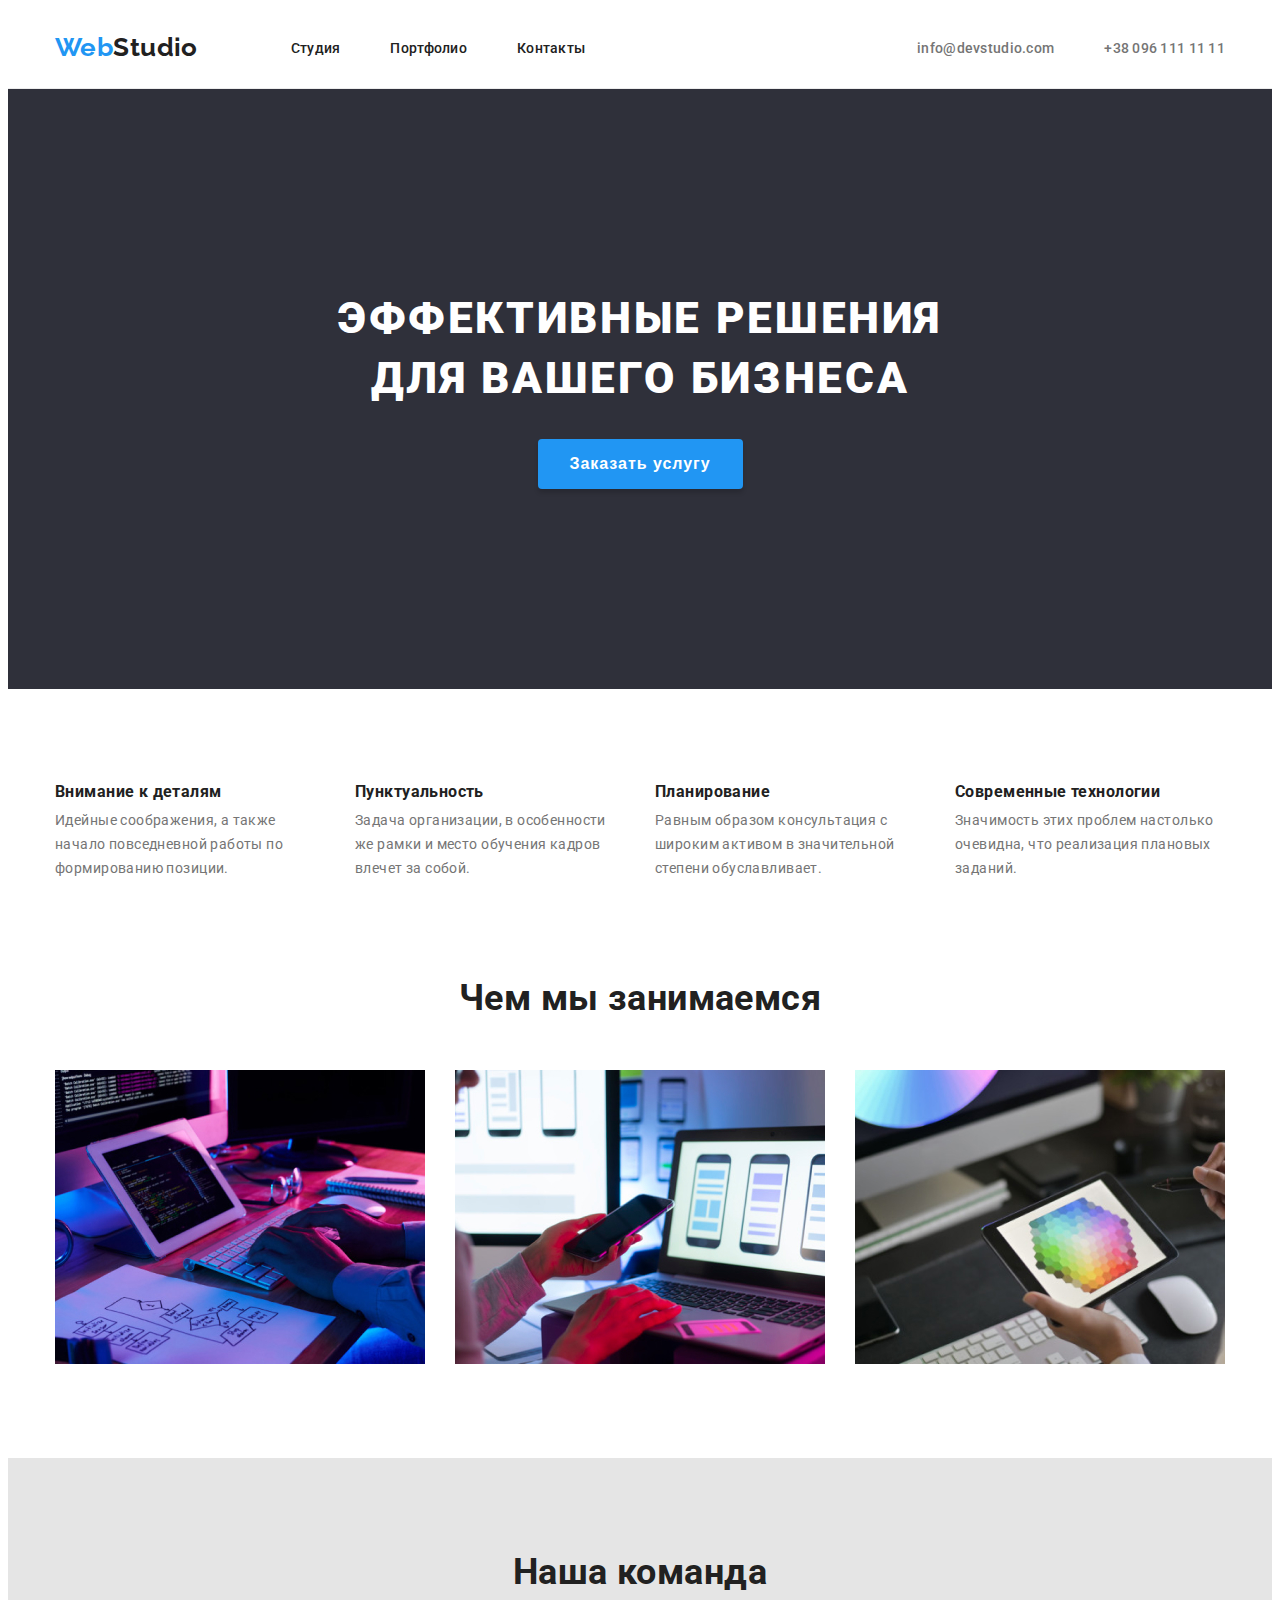
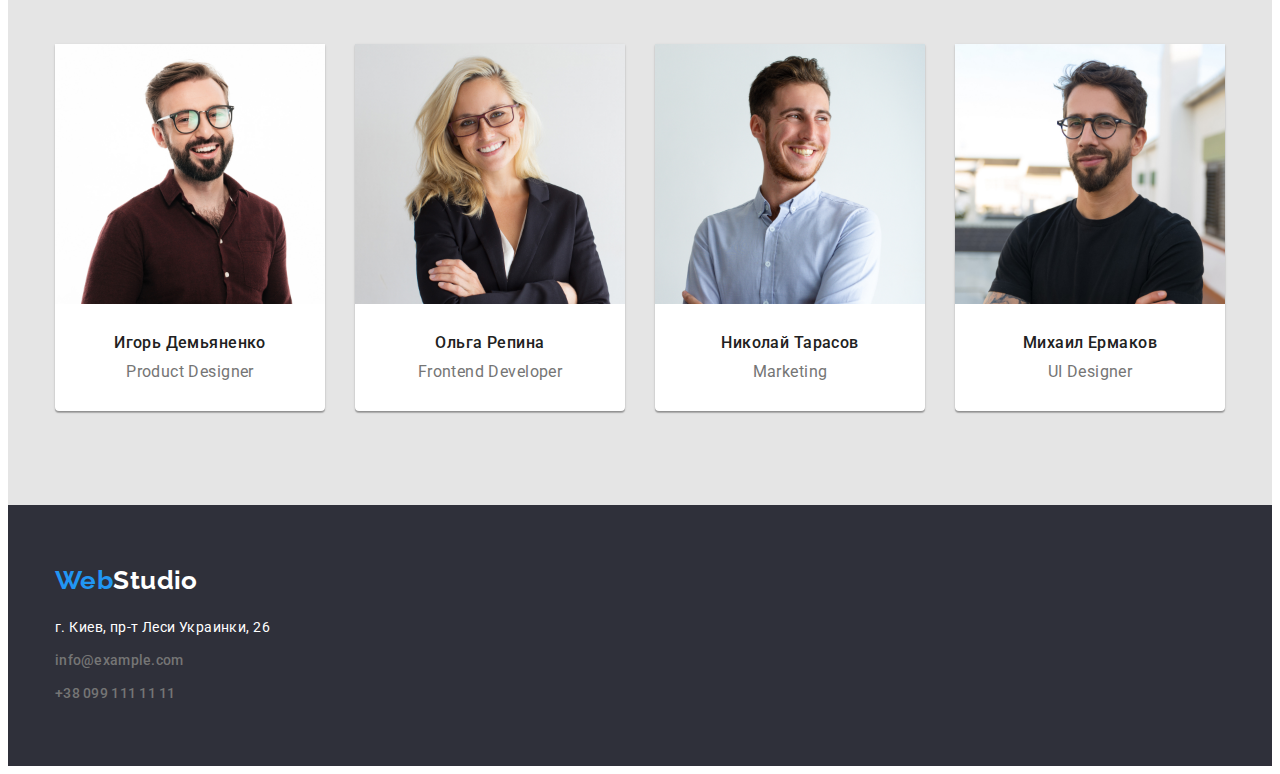
==== index.html @ 8f743924 "Initial commit" ====
<!DOCTYPE html>
<html lang="ru">
<head>
    <meta charset="UTF-8">
    <meta http-equiv="X-UA-Compatible" content="IE=edge">
    <meta name="viewport" content="width=device-width, initial-scale=1.0">
    <title>Document</title>
    <link rel="preconnect" href="./https://fonts.googleapis.com">
<link rel="preconnect" href="https://fonts.gstatic.com" crossorigin>
<link href="https://fonts.googleapis.com/css2?family=Raleway:wght@700&family=Roboto:wght@400;500;700;900&display=swap" rel="stylesheet">
<link rel="stylesheet" href="https://cdnjs.cloudflare.com/ajax/libs/modern-normalize/1.1.0/modern-normalize.min.css"
    integrity="sha512-wpPYUAdjBVSE4KJnH1VR1HeZfpl1ub8YT/NKx4PuQ5NmX2tKuGu6U/JRp5y+Y8XG2tV+wKQpNHVUX03MfMFn9Q=="
    crossorigin="anonymous" referrerpolicy="no-referrer" />
<link rel="stylesheet" href="./style/style.css">
</head>
<body>
   
    <!-- Хедер -->
    <header class="header">
     <div class="container container-header">
        
        <nav class="nav">
          
         <a  class="logo logo-first" href="">
           <span class="web">Web</span>Studio
          </a>

         <ul class="nav-list">
            <li class="nav-item"><a class="link" href="./index.html">Студия</a></li>
            <li class="nav-item"><a class="link" href="./portfolio.html">Портфолио</a></li>
            <li class="nav-item"><a class="link" href="">Контакты</a></li>
          
         </ul>
       </nav>
          <ul class="site-connection">
            <li class="nav-item"><a class="con link" href="mailto:info@devstudio.com">info@devstudio.com</a></li>
            <li class="nav-item"><a class="con link" href="tel:+380961111111">+38 096 111 11 11</a></li>
          </ul>
      
    </div>
    </header>

    
     <main class="main">
<!-- Мейн секция -->  
        
        <section class="main-section">
     <div class="container">
            <h1 class="main-title">Эффективные решения для вашего бизнеса</h1>
            <button class="main-button" type="button">Заказать услугу</button>
         </div>

        </section>
        
<!-- секция примущества -->
        <section class="section adva-section">
            <div class="container">
            <h2 hidden>Наши преимущества</h2>
            <ul class="adva-list">
               

                <li class="adva-item"> 
                    <h3 class="adva-title">Внимание к деталям</h3>
                    <p class="adva-text">Идейные соображения, а также начало повседневной работы по формированию позиции.</p>

                </li>
                <li class="adva-item"> 
                    <h3 class="adva-title">Пунктуальность</h3>
                    <p class="adva-text">Задача организации, в особенности же рамки и место обучения кадров влечет за собой.</p>

                </li>
                <li class="adva-item">
                    <h3 class="adva-title">Планирование</h3>
                    <p class="adva-text">Равным образом консультация с широким активом в значительной степени обуславливает.</p>
                </li>
                <li class="adva-item">
                   <h3 class="adva-title">Современные технологии</h3>
                   <p class="adva-text">Значимость этих проблем настолько очевидна, что реализация плановых заданий.</p>
                </li>
            </ul>
            </div>
     </section>
 <!--чем мы заниаемся  -->
      <section class="section services-section">
        <div class="container">
            <h2 class="services">Чем мы занимаемся</h2>
            <ul class="services-list">
                <li class="services-item">
                    <img class="services-img" src="./images/pages1/img1.jpg" alt="writes code" width="370">
                </li>
                <li class="services-item">
                    <img class="services-img" src="./images/pages1/img2.jpg" alt="telephone" width="370">
                </li>
                <li class="services-item">
                    <img class="services-img" src="./images/pages1/img3.jpg" alt="color palette" width="370">
                </li>

             
            </ul>
</div>
        </section>
<!-- наша команда -->
        <section class="section team-section">
            <div class="container">
            <h2 class="team">Наша команда</h2>
            <ul class="people-list">
                <li class="people-item">
                    <img class="people-img" src="./images/pages1/face1.jpg" alt="face_igor" width="270">
                    <h3 class="people-title">Игорь Демьяненко</h3>
                    <p class="people-skil">Product Designer</p>
                </li>
                <li class="people-item">
                    <img class="people-img" src="./images/pages1/face2.jpg" alt="girl" width="270">
                    <h3 class="people-title">Ольга Репина</h3>
                    <p class="people-skil">Frontend Developer</p>

                </li>
                <li class="people-item">
                    <img class="people-img" src="./images/pages1/face3.jpg" alt="face_nikolay" width="270">
                    <h3 class="people-title">Николай Тарасов</h3>
                    <p class="people-skil">Marketing</p>
                </li>
                <li class="people-item">
                    <img class="people-img" src="./images/pages1/face4.jpg" alt="face_michail" width="270">
                    <h3 class="people-title">Михаил Ермаков</h3>
                    <p class="people-skil">UI Designer</p>
                </li>

            </ul>
            </div>
        </section>
      </main>
  <!--футер  -->
    <footer class="footer">
        <div class="container">
        <a class="logo log-sec" href="">
        <span class="web">Web</span>Studio
        </a>

        <address class="address">
           
            <ul class="address-list">
                <li class="address-item">
                     <p class="address-street">г. Киев, пр-т Леси Украинки, 26</p> 
                </li>
                <li class="address-item">
                    <a class="address-con con link " href="mailto:info@example.com">info@example.com</a>
                    
                </li>
                <li class="address-item">
                    <a class="address-con con link" href="tel:+380991111111">+38 099 111 11 11</a>
                </li>
            </ul>

    </div>
        </address>

    </footer>
   
</body>

</html>
---- style/style.css ----
:root {
  --main-color: rgba(33, 33, 33, 1);
  --background-futter-and-main:rgba(47, 48, 58, 1);
 --btn-portfolio: rgba(245, 244, 250, 1);

  --secondary-color: rgba(255, 255, 255, 1);
  --main-background-color: #e5e5e5;
  --hover-logo-btn-color: rgba(33, 150, 243, 1);
  --maint-text-color: rgba(117, 117, 117, 1);
  --main-font: Roboto, sans-serif;
  --secondary-font: Raleway;
}
body {
  font-family: var(--main-font);
  color: var(--main-color);
  background-color: var(--secondary-color));
  font-size: 14px;
  letter-spacing: 0.03em;
}

h1,
h2,
h3,
p,
ul{
margin: 0;
padding: 0;
}
.section{
  padding-top: 94px;
  padding-bottom: 94px;
}

li {
  list-style-type: none;
}
* {
  box-sizing: border-box;
}
img{
  display: block;
  max-width: 100%;
  height: auto;
 

}

.container {
  width: 1200px;
  margin: auto;
  padding: 0 15px ;

  
}
/* LOGO */

.logo {
 
  


  font-family: var(--secondary-font);
  font-size: 26px;
  font-weight: bold;
  line-height: 1.17;
  color: var(--main-color);
  text-decoration: none;
  
  
}
.web{
  color: var(--hover-logo-btn-color);

}
.logo-first{
  display: flex;
  margin-right: 93px;
  padding-top: 24px;
  
   
}


/* header */
.header{

 border-bottom: 1px solid #ECECEC;

}

.nav{
  display: flex;
  
}

.nav-list{
  display: flex;
  align-items: center;
 
  

}

.site-connection{
  display: flex;
  align-items: center;
  

}
.container-header{
  display: flex;
  justify-content: space-between;
 

}

.link {

  font-weight: 500;
  line-height: 1.17;
  color: var(--main-color);
  letter-spacing: 0.02em;
  text-decoration: none;
}
.nav-item{
  margin-right: 50px;
  padding-bottom: 32px ;
  padding-top: 32px;
}
.nav-item:last-child{
  margin:0%
}
.link:hover,
.link:focus {
  color: var(--hover-logo-btn-color);
}

.con {
  
  

  font-weight: 500;
  line-height: 1.17;
  letter-spacing: 0.02em;
  color: var(--maint-text-color);
}


/* Main section */
.main-section{
padding-top: 200px;
padding-bottom: 200px;
  background-color: var(--background-futter-and-main);
   text-align: center;
}
.main-title {
  width: 696px;
  margin: auto;
 
 margin-left: auto;
 margin-right: auto;
  margin-bottom: 30px; 


  font-weight: 900;
  font-size: 44px;
  line-height: 1.36;
  letter-spacing: 0.06em;
  color: var(--secondary-color);
  text-transform: uppercase;
  

  
}


.main-button {
  font-size: 16px;
  font-weight: 700;
  line-height: 1.87;
  letter-spacing: 0.06em;
  color: var(--secondary-color);
  cursor: pointer;
  background-color: var(--hover-logo-btn-color);

  padding: 10px 32px;
  border: 0;
  border-radius: 4px;
  box-shadow: 0px 4px 4px rgba(0, 0, 0, 0.15);

 

}
.main-button :hover :focus {
  color: var(--hover-logo-btn-color);
}
/* Наши преимущества */

.adva-list {
  display: flex;
 list-style-type: none;
 

}
.adva-title {
  font-weight: bold;
  line-height: 1.14;
  margin-bottom:10px;
  width: 270px; 
  height:16px;
  
}
.adva-item{
  margin-right: 30px;
}
.adva-item :last-child{
  margin: 0;
}
.adva-text {
 width: 270px; 
 height: 75px ;
 


  line-height: 1.71;
  color: var(--maint-text-color);


}
/* чем мі занимаемся */
.services-section{
  padding-top: 0;
}
.services {
 
   margin-bottom: 50px;
   
text-align: center;
  
  font-weight: bold;
  font-size: 36px;
  line-height: 1.16;
}
.services-list{
  display: flex;
}
.services-item{
  margin-right: 30px;
 }

.services-item:last-child{
  margin: 0;
}
.services-img{
  
  
  
}
/* Team */
.team-section{
  background-color: var(--main-background-color);
}
.team {
    

  text-align: center;
  margin-bottom: 50px;
 
  font-weight: bold;
  font-size: 36px;
  line-height: 1.166;
}
.people-list{
  display: flex;
  
}
.people-item{
  box-shadow: 0px 1px 3px rgba(0, 0, 0, 0.12), 0px 1px 1px rgba(0, 0, 0, 0.14), 0px 2px 1px rgba(0, 0, 0, 0.2);
  border-radius: 0px 0px 4px 4px;
  
  background-color:var(--secondary-color);
 margin-right:30px;

}
.people-item:last-child{
  margin: 0%;
}

.people-title {
  text-align: center;
  
 margin-bottom: 10px;
 
  font-weight: 500;
  font-size: 16px;
  line-height: 1.18;
  
}
.people-skil {
  text-align: center;
 margin-bottom:30px ;
 

  font-size: 16px;
  line-height: 1.18;
  color: var(--maint-text-color);


  
}
.people-img{
  width: 270px;
  height: 260px;
  margin-bottom:30px;

}
/* Футер */

.log-sec{
  margin-bottom: 20px;
  display: block;

  color: var(--secondary-color);
}

.footer{
  padding-top: 60px;
  padding-bottom: 60px;
  background-color: var(--background-futter-and-main);

}
.address {
  font-style: normal;
}
.address-street {
  margin-bottom: 9px;
  
  line-height: 1.71;
  color: var(--secondary-color);
}
.address-item{
  margin-bottom: 9px;
 
}
.address-list{
 
}
.address-con {
  
  line-height: 1.71;
}
.address-item:last-child{
  margin: 0%;
}
/* кнопки портфолио */
.button-list{
  display: flex;
justify-content:center;
 
margin-bottom: 50px ;
 
}
.butten-item{
  margin-right:8px ;
}
.butten-item:last-child{

margin: 0%;
  
 
 
}
.button {
  border: 0;
  border-radius: 4px;
  

padding: 6px 22px;

  font-weight: 500;
  font-size: 16px;
  line-height: 1.62;
  cursor: pointer;
  letter-spacing: 0.03em;
}
.button:hover {
  color: var(--secondary-color);
  background-color: var(--hover-logo-btn-color);
}
.button:focus {
  color: var(--hover-logo-btn-color);
}
/* контент портфолио */

.content-list{
  display: flex;
  flex-wrap: wrap;

 margin-right: -30px;
}
.main-portfilio{
  background-color: var(--secondary-color);
}
.img-port{
  

}
.content-name {
margin-bottom:4px ;


  font-weight: bold;
  font-size: 18px;
  line-height: 2;
  letter-spacing: 0.06em;
  color: var(--main-color);
}
.content-text {


  font-size: 16px;
  line-height: 1.87;
  color: var(--maint-text-color);
 
}
.content-item a {
  text-decoration: none;
  
}
.content-item{
  
  
  margin-right: 30px;
  margin-bottom: 30px;
 

}
.content-item:nth-child(3n){
  margin-right: 0;

}
.content-item:nth-last-child(-n + 3){
margin-bottom: 0;  
}
.content-div{
  padding-top: 20px;
  padding-left: 24px;
  padding-bottom:20px;
  border-bottom: 1px solid #EEEEEE;
  border-left:  1px solid #EEEEEE;
  border-right:  1px solid #EEEEEE;
}
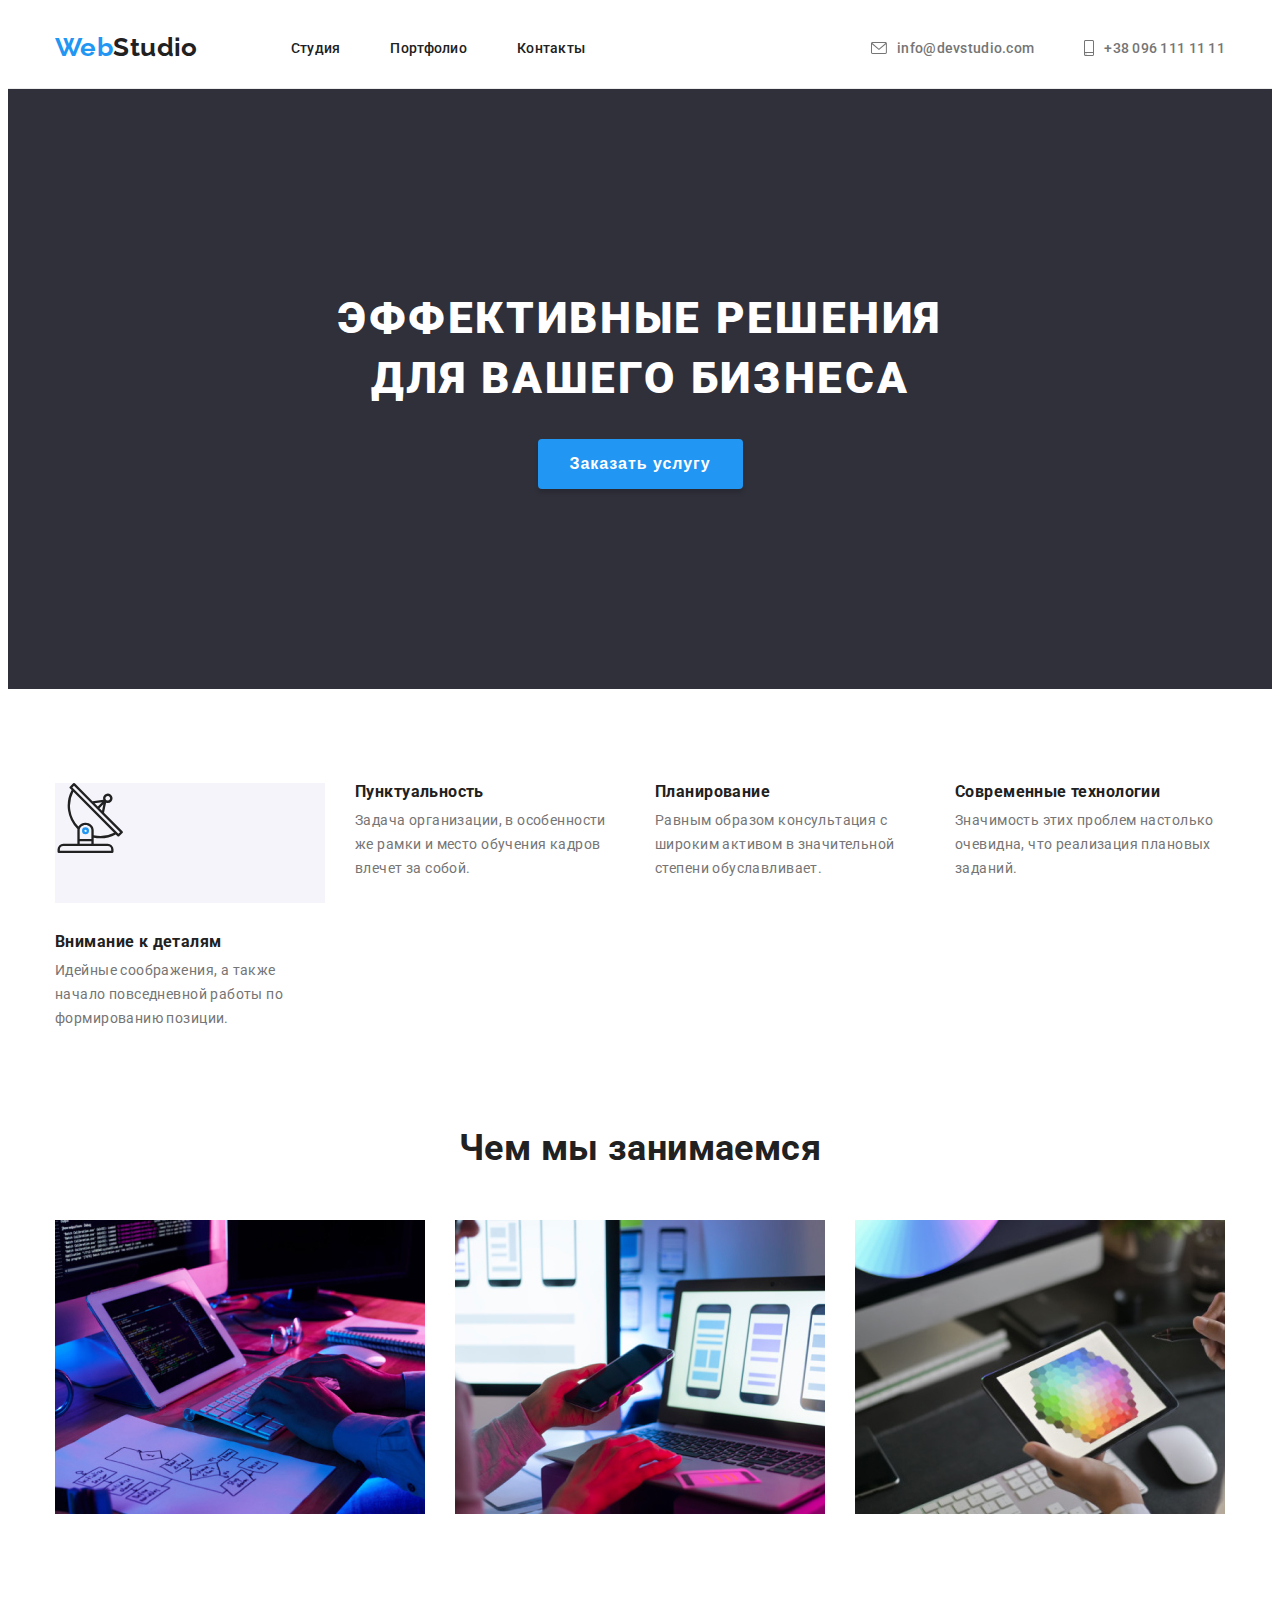
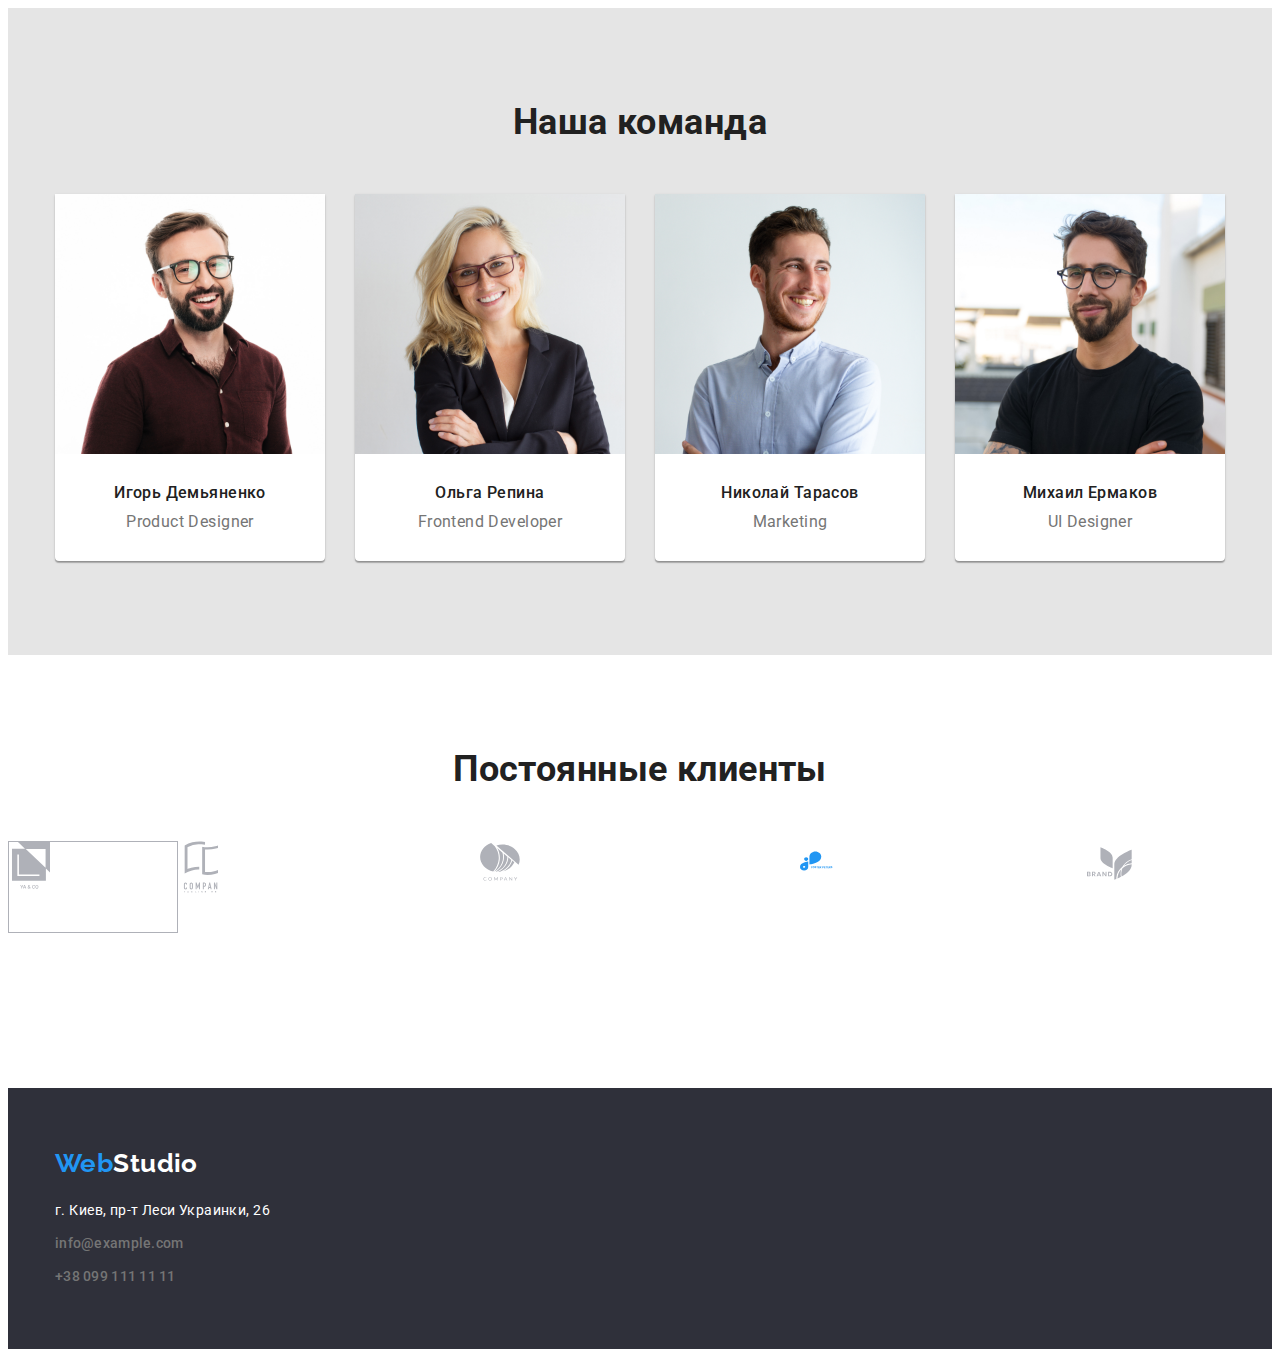
==== commit 60fb352e: "push" ====
--- a/index.html
+++ b/index.html
@@ -33,8 +33,21 @@
          </ul>
        </nav>
           <ul class="site-connection">
-            <li class="nav-item"><a class="con link" href="mailto:info@devstudio.com">info@devstudio.com</a></li>
-            <li class="nav-item"><a class="con link" href="tel:+380961111111">+38 096 111 11 11</a></li>
+            <li class="nav-item">
+                <a class="con con-mail link" href="mailto:info@devstudio.com">
+                <svg class="mail-svg" width="16px" height="12px">
+                    <use href="./images/sprite/symbol-defs.svg#mail"></use>
+                </svg>
+                info@devstudio.com</a>
+            </li>
+           
+            <li class="nav-item">
+                <a class="con con-tel link" href="tel:+380961111111">
+                <svg class="tel-svg" width="10px" height="16px">
+                    <use href="./images/sprite/symbol-defs.svg#telephone"></use>
+                </svg>
+                +38 096 111 11 11</a>
+            </li>
           </ul>
       
     </div>
@@ -58,8 +71,16 @@
             <h2 hidden>Наши преимущества</h2>
             <ul class="adva-list">
                
-
-                <li class="adva-item"> 
+                
+                <li class="adva-item "> 
+                    <div class="adva-svg">
+                        <svg class="antena">
+                        <use href="./images/sprite/symbol-defs.svg#antenna" width="70px" height="70px">
+                       
+                        </use>
+
+                        </svg>
+                 </div>
                     <h3 class="adva-title">Внимание к деталям</h3>
                     <p class="adva-text">Идейные соображения, а также начало повседневной работы по формированию позиции.</p>
 
@@ -129,6 +150,48 @@
             </ul>
             </div>
         </section>
+        <section class="section">
+            <h2 class="team">Постоянные клиенты</h2>
+            <ul class="client">
+                <li>
+                   <div class="grp-0">
+                    <svg class="group">
+                      
+                        <use href="./images/sprite/symbol-defs.svg#group" width="41px" height="47px"></use>
+                      
+                    </svg>
+                </div>
+                </li>
+                <li>
+                    <svg>
+                        <use href="./images/sprite/symbol-defs.svg#group-1" width="40px" height="52px"></use>
+                    </svg>
+                </li>
+                <li>
+                    <svg>
+                        <use href="./images/sprite/symbol-defs.svg#group-2"
+                        width="44px" height="41px"></use>
+                    </svg>
+                </li>
+                <li>
+                    <svg>
+                        <use href="./images/sprite/symbol-defs.svg#group-3" width="84px" height="40px"></use>
+                    </svg>
+                </li>
+                <li>
+                    <svg>
+                        <use href="./images/sprite/symbol-defs.svg#group-4"
+                        width="63px" height="45px"></use>
+                    </svg>
+                </li>
+                <li>
+                    <svg>
+                        <use href="./images/sprite/symbol-defs.svg#group-5"
+                        width="94px" height="43px"></use>
+                    </svg>
+                </li>
+            </ul>
+        </section>
       </main>
   <!--футер  -->
     <footer class="footer">
@@ -154,6 +217,13 @@
 
     </div>
         </address>
+         <h2></h2>
+         <ul>
+             <li></li>
+             <li></li>
+             <li></li>
+             <li></li>
+         </ul>
 
     </footer>
    
--- a/style/style.css
+++ b/style/style.css
@@ -1,7 +1,7 @@
 :root {
   --main-color: rgba(33, 33, 33, 1);
-  --background-futter-and-main:rgba(47, 48, 58, 1);
- --btn-portfolio: rgba(245, 244, 250, 1);
+  --background-futter-and-main: rgba(47, 48, 58, 1);
+  --btn-portfolio: rgba(245, 244, 250, 1);
 
   --secondary-color: rgba(255, 255, 255, 1);
   --main-background-color: #e5e5e5;
@@ -13,7 +13,7 @@
 body {
   font-family: var(--main-font);
   color: var(--main-color);
-  background-color: var(--secondary-color));
+  background-color: var(--secondary-color);
   font-size: 14px;
   letter-spacing: 0.03em;
 }
@@ -22,11 +22,11 @@
 h2,
 h3,
 p,
-ul{
-margin: 0;
-padding: 0;
-}
-.section{
+ul {
+  margin: 0;
+  padding: 0;
+}
+.section {
   padding-top: 94px;
   padding-bottom: 94px;
 }
@@ -37,130 +37,115 @@
 * {
   box-sizing: border-box;
 }
-img{
+img {
   display: block;
   max-width: 100%;
   height: auto;
- 
-
 }
 
 .container {
   width: 1200px;
   margin: auto;
-  padding: 0 15px ;
-
-  
+  padding: 0 15px;
 }
 /* LOGO */
 
 .logo {
- 
-  
-
-
   font-family: var(--secondary-font);
   font-size: 26px;
   font-weight: bold;
   line-height: 1.17;
   color: var(--main-color);
   text-decoration: none;
-  
-  
-}
-.web{
+}
+.web {
   color: var(--hover-logo-btn-color);
-
-}
-.logo-first{
+}
+.logo-first {
   display: flex;
   margin-right: 93px;
   padding-top: 24px;
-  
-   
-}
-
+}
 
 /* header */
-.header{
-
- border-bottom: 1px solid #ECECEC;
-
-}
-
-.nav{
-  display: flex;
-  
-}
-
-.nav-list{
+.header {
+  border-bottom: 1px solid #ececec;
+}
+
+.nav {
+  display: flex;
+}
+
+.nav-list {
   display: flex;
   align-items: center;
- 
-  
-
-}
-
-.site-connection{
+}
+
+.site-connection {
   display: flex;
   align-items: center;
-  
-
-}
-.container-header{
+}
+.container-header {
   display: flex;
   justify-content: space-between;
- 
-
 }
 
 .link {
-
   font-weight: 500;
   line-height: 1.17;
   color: var(--main-color);
   letter-spacing: 0.02em;
   text-decoration: none;
 }
-.nav-item{
+.nav-item {
   margin-right: 50px;
-  padding-bottom: 32px ;
+  padding-bottom: 32px;
   padding-top: 32px;
 }
-.nav-item:last-child{
-  margin:0%
-}
+.nav-item:last-child {
+  margin: 0;
+}
+
 .link:hover,
 .link:focus {
   color: var(--hover-logo-btn-color);
 }
 
 .con {
-  
-  
-
   font-weight: 500;
   line-height: 1.17;
   letter-spacing: 0.02em;
   color: var(--maint-text-color);
-}
-
+
+  display: flex;
+  text-align: center;
+  align-items: center;
+}
+
+.mail-svg {
+  fill: currentColor;
+  margin-right: 10px;
+}
+
+.tel-svg {
+  fill: currentColor;
+  margin-right: 10px;
+}
 
 /* Main section */
-.main-section{
-padding-top: 200px;
-padding-bottom: 200px;
+.main-section {
+  padding-top: 200px;
+  padding-bottom: 200px;
   background-color: var(--background-futter-and-main);
-   text-align: center;
+  text-align: center;
 }
 .main-title {
   width: 696px;
   margin: auto;
- 
- margin-left: auto;
- margin-right: auto;
-  margin-bottom: 30px; 
-
+
+  margin-left: auto;
+  margin-right: auto;
+  margin-bottom: 30px;
 
   font-weight: 900;
   font-size: 44px;
@@ -168,11 +153,7 @@
   letter-spacing: 0.06em;
   color: var(--secondary-color);
   text-transform: uppercase;
-  
-
-  
-}
-
+}
 
 .main-button {
   font-size: 16px;
@@ -187,9 +168,6 @@
   border: 0;
   border-radius: 4px;
   box-shadow: 0px 4px 4px rgba(0, 0, 0, 0.15);
-
- 
-
 }
 .main-button :hover :focus {
   color: var(--hover-logo-btn-color);
@@ -198,184 +176,171 @@
 
 .adva-list {
   display: flex;
- list-style-type: none;
- 
-
+  list-style-type: none;
 }
 .adva-title {
   font-weight: bold;
   line-height: 1.14;
-  margin-bottom:10px;
-  width: 270px; 
-  height:16px;
-  
-}
-.adva-item{
+  margin-bottom: 10px;
+  width: 270px;
+  height: 16px;
+}
+.adva-item {
   margin-right: 30px;
 }
-.adva-item :last-child{
+.adva-svg {
+  margin-bottom: 30px;
+  display: flex;
+  justify-content: center;
+}
+
+.antena {
+  width: 270px;
+  height: 120px;
+
+  background-color: var(--btn-portfolio);
+}
+
+.adva-item :last-child {
   margin: 0;
 }
 .adva-text {
- width: 270px; 
- height: 75px ;
- 
-
+  width: 270px;
+  height: 75px;
 
   line-height: 1.71;
   color: var(--maint-text-color);
-
-
 }
 /* чем мі занимаемся */
-.services-section{
+.services-section {
   padding-top: 0;
 }
 .services {
- 
-   margin-bottom: 50px;
-   
-text-align: center;
-  
+  margin-bottom: 50px;
+
+  text-align: center;
+
   font-weight: bold;
   font-size: 36px;
   line-height: 1.16;
 }
-.services-list{
-  display: flex;
-}
-.services-item{
+.services-list {
+  display: flex;
+}
+.services-item {
   margin-right: 30px;
- }
-
-.services-item:last-child{
+}
+
+.services-item:last-child {
   margin: 0;
 }
-.services-img{
-  
-  
-  
+.services-img {
 }
 /* Team */
-.team-section{
+.team-section {
   background-color: var(--main-background-color);
 }
 .team {
-    
-
   text-align: center;
   margin-bottom: 50px;
- 
+
   font-weight: bold;
   font-size: 36px;
   line-height: 1.166;
 }
-.people-list{
-  display: flex;
-  
-}
-.people-item{
-  box-shadow: 0px 1px 3px rgba(0, 0, 0, 0.12), 0px 1px 1px rgba(0, 0, 0, 0.14), 0px 2px 1px rgba(0, 0, 0, 0.2);
+.people-list {
+  display: flex;
+}
+.people-item {
+  box-shadow: 0px 1px 3px rgba(0, 0, 0, 0.12), 0px 1px 1px rgba(0, 0, 0, 0.14),
+    0px 2px 1px rgba(0, 0, 0, 0.2);
   border-radius: 0px 0px 4px 4px;
-  
-  background-color:var(--secondary-color);
- margin-right:30px;
-
-}
-.people-item:last-child{
+
+  background-color: var(--secondary-color);
+  margin-right: 30px;
+}
+.people-item:last-child {
   margin: 0%;
 }
 
 .people-title {
   text-align: center;
-  
- margin-bottom: 10px;
- 
+
+  margin-bottom: 10px;
+
   font-weight: 500;
   font-size: 16px;
   line-height: 1.18;
-  
 }
 .people-skil {
   text-align: center;
- margin-bottom:30px ;
- 
+  margin-bottom: 30px;
 
   font-size: 16px;
   line-height: 1.18;
   color: var(--maint-text-color);
-
-
-  
-}
-.people-img{
+}
+.people-img {
   width: 270px;
   height: 260px;
-  margin-bottom:30px;
-
+  margin-bottom: 30px;
+}
+/* постійні клієнти */
+.client {
+  display: flex;
 }
 /* Футер */
 
-.log-sec{
+.log-sec {
   margin-bottom: 20px;
   display: block;
 
   color: var(--secondary-color);
 }
 
-.footer{
+.footer {
   padding-top: 60px;
   padding-bottom: 60px;
   background-color: var(--background-futter-and-main);
-
 }
 .address {
   font-style: normal;
 }
 .address-street {
   margin-bottom: 9px;
-  
+
   line-height: 1.71;
   color: var(--secondary-color);
 }
-.address-item{
+.address-item {
   margin-bottom: 9px;
- 
-}
-.address-list{
- 
+}
+.address-list {
 }
 .address-con {
-  
   line-height: 1.71;
 }
-.address-item:last-child{
+.address-item:last-child {
   margin: 0%;
 }
 /* кнопки портфолио */
-.button-list{
-  display: flex;
-justify-content:center;
- 
-margin-bottom: 50px ;
- 
-}
-.butten-item{
-  margin-right:8px ;
-}
-.butten-item:last-child{
-
-margin: 0%;
-  
- 
- 
+.button-list {
+  display: flex;
+  justify-content: center;
+
+  margin-bottom: 50px;
+}
+.butten-item {
+  margin-right: 8px;
+}
+.butten-item:last-child {
+  margin: 0%;
 }
 .button {
   border: 0;
   border-radius: 4px;
-  
-
-padding: 6px 22px;
+
+  padding: 6px 22px;
 
   font-weight: 500;
   font-size: 16px;
@@ -392,22 +357,19 @@
 }
 /* контент портфолио */
 
-.content-list{
+.content-list {
   display: flex;
   flex-wrap: wrap;
 
- margin-right: -30px;
-}
-.main-portfilio{
+  margin-right: -30px;
+}
+.main-portfilio {
   background-color: var(--secondary-color);
 }
-.img-port{
-  
-
+.img-port {
 }
 .content-name {
-margin-bottom:4px ;
-
+  margin-bottom: 4px;
 
   font-weight: bold;
   font-size: 18px;
@@ -416,44 +378,35 @@
   color: var(--main-color);
 }
 .content-text {
-
-
   font-size: 16px;
   line-height: 1.87;
   color: var(--maint-text-color);
- 
 }
 .content-item a {
   text-decoration: none;
-  
-}
-.content-item{
-  
-  
+}
+.content-item {
   margin-right: 30px;
   margin-bottom: 30px;
- 
-
-}
-.content-item:nth-child(3n){
+}
+.content-item:nth-child(3n) {
   margin-right: 0;
-
-}
-.content-item:nth-last-child(-n + 3){
-margin-bottom: 0;  
-}
-.content-div{
+}
+.content-item:nth-last-child(-n + 3) {
+  margin-bottom: 0;
+}
+.content-div {
   padding-top: 20px;
   padding-left: 24px;
-  padding-bottom:20px;
-  border-bottom: 1px solid #EEEEEE;
-  border-left:  1px solid #EEEEEE;
-  border-right:  1px solid #EEEEEE;
-}
-
-
-  
-
-
-
-
+  padding-bottom: 20px;
+  border-bottom: 1px solid #eeeeee;
+  border-left: 1px solid #eeeeee;
+  border-right: 1px solid #eeeeee;
+}
+.group {
+  width: 170px;
+  height: 92px;
+  border: 1px solid rgba(175, 177, 184, 1);
+}
+.grp-0{
+  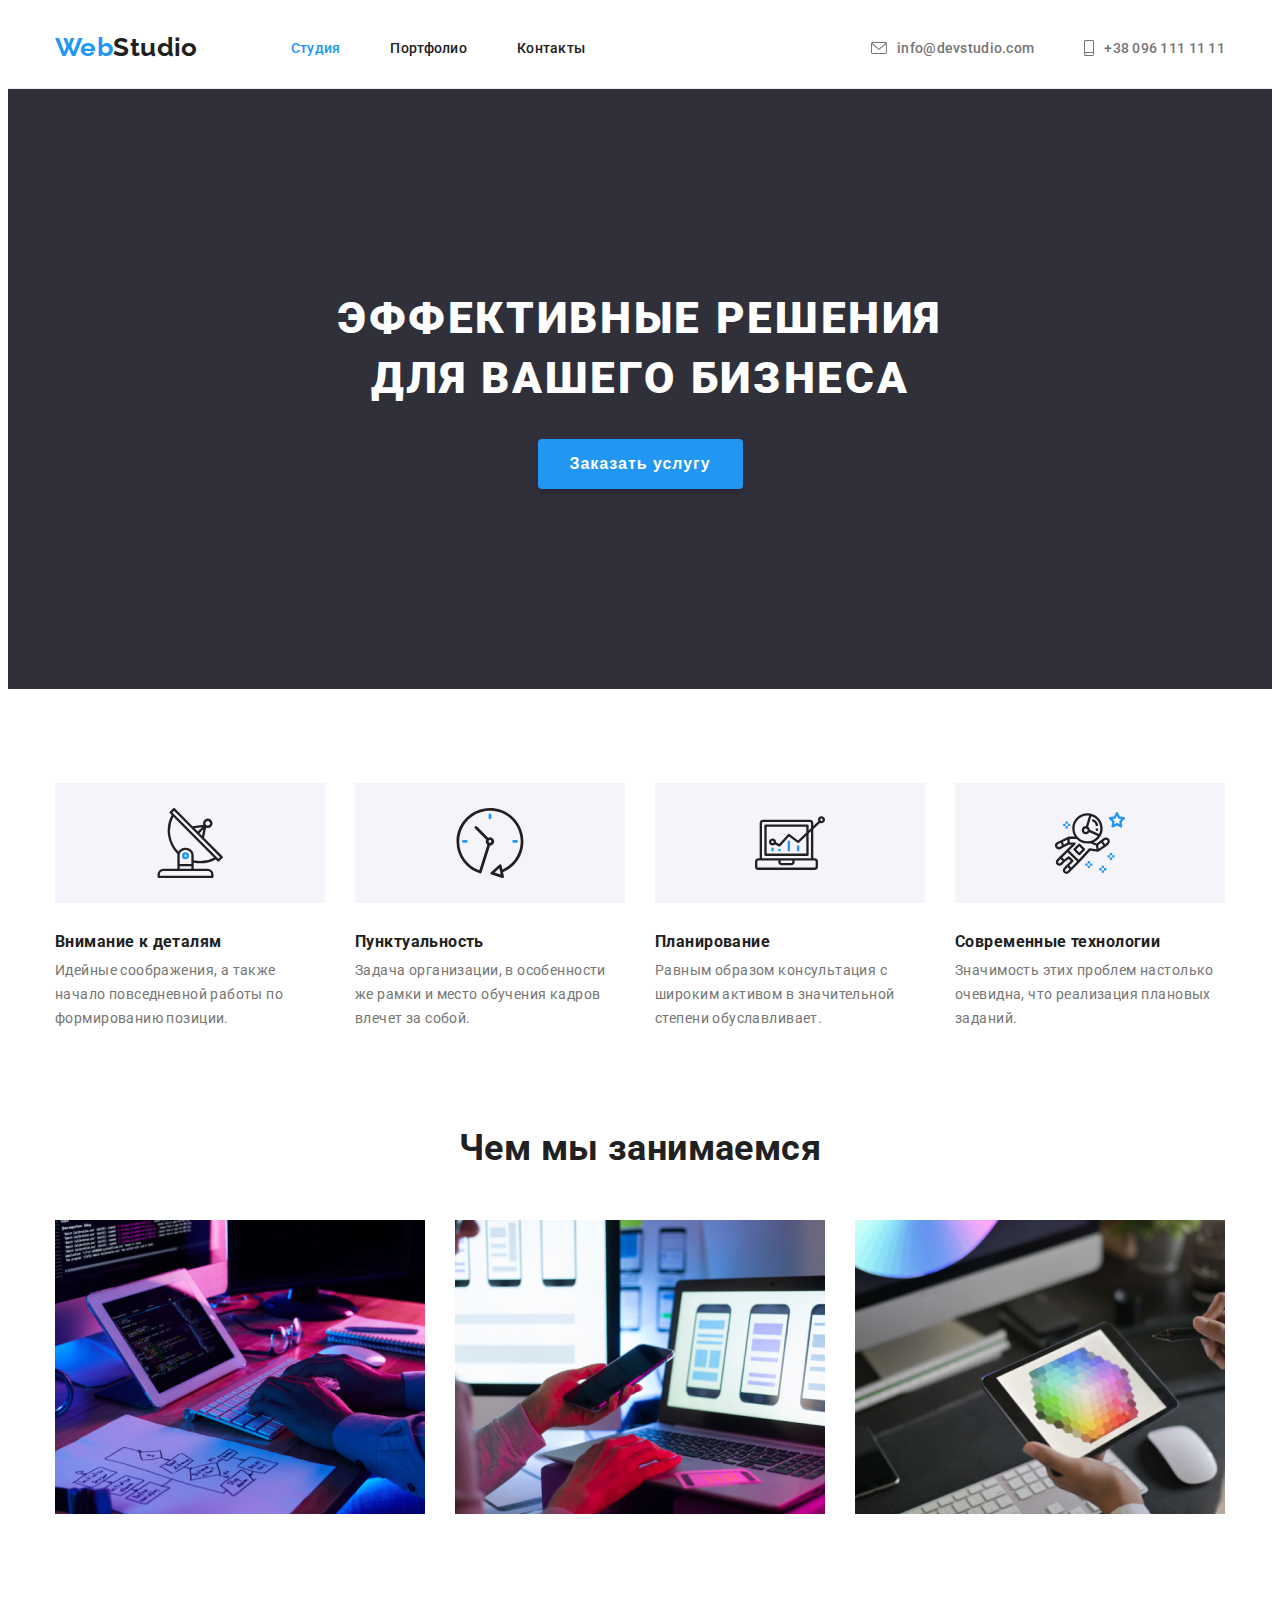
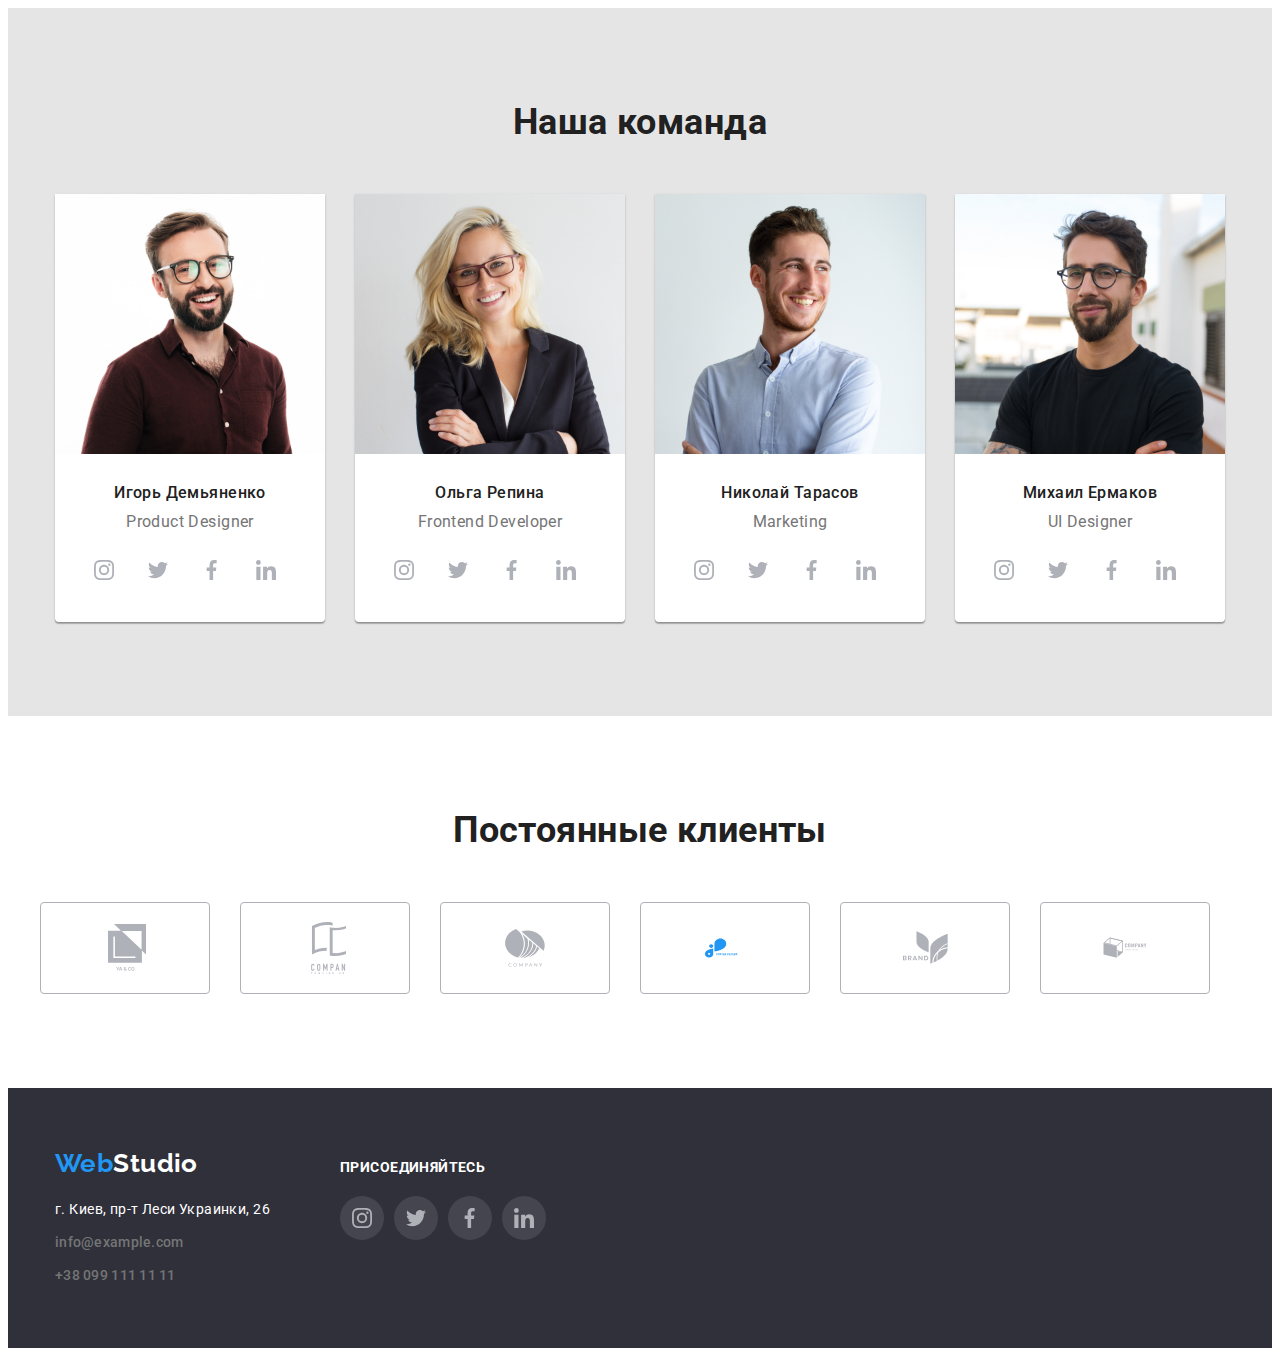
==== commit 517b23d7: "g" ====
--- a/index.html
+++ b/index.html
@@ -26,7 +26,7 @@
           </a>
 
          <ul class="nav-list">
-            <li class="nav-item"><a class="link" href="./index.html">Студия</a></li>
+            <li class="nav-item "><a class="link link-1" href="./index.html">Студия</a></li>
             <li class="nav-item"><a class="link" href="./portfolio.html">Портфолио</a></li>
             <li class="nav-item"><a class="link" href="">Контакты</a></li>
           
@@ -74,8 +74,8 @@
                 
                 <li class="adva-item "> 
                     <div class="adva-svg">
-                        <svg class="antena">
-                        <use href="./images/sprite/symbol-defs.svg#antenna" width="70px" height="70px">
+                        <svg class="adv-svg">
+                        <use href="./images/sprite/symbol-defs.svg#antenna">
                        
                         </use>
 
@@ -86,15 +86,39 @@
 
                 </li>
                 <li class="adva-item"> 
+                    <div class="adva-svg">
+                        <svg class="adv-svg">
+                            <use href="./images/sprite/symbol-defs.svg#clock">
+                    
+                            </use>
+                    
+                        </svg>
+                        </div>
                     <h3 class="adva-title">Пунктуальность</h3>
                     <p class="adva-text">Задача организации, в особенности же рамки и место обучения кадров влечет за собой.</p>
 
                 </li>
                 <li class="adva-item">
+                    <div class="adva-svg">
+                        <svg class="adv-svg">
+                            <use href="./images/sprite/symbol-defs.svg#diagram">
+                    
+                            </use>
+                    
+                        </svg>
+                        </div>
                     <h3 class="adva-title">Планирование</h3>
                     <p class="adva-text">Равным образом консультация с широким активом в значительной степени обуславливает.</p>
                 </li>
                 <li class="adva-item">
+                    <div class="adva-svg">
+                        <svg class="adv-svg">
+                            <use href="./images/sprite/symbol-defs.svg#astronaut">
+                    
+                            </use>
+                    
+                        </svg>
+                        </div>
                    <h3 class="adva-title">Современные технологии</h3>
                    <p class="adva-text">Значимость этих проблем настолько очевидна, что реализация плановых заданий.</p>
                 </li>
@@ -124,82 +148,204 @@
         <section class="section team-section">
             <div class="container">
             <h2 class="team">Наша команда</h2>
-            <ul class="people-list">
+         <ul class="people-list">
                 <li class="people-item">
+                    
                     <img class="people-img" src="./images/pages1/face1.jpg" alt="face_igor" width="270">
+                    
                     <h3 class="people-title">Игорь Демьяненко</h3>
                     <p class="people-skil">Product Designer</p>
-                </li>
-                <li class="people-item">
+            
+                 <ul class="socials-list">
+                        <li class="socials-item">
+                            <a class="socials-link social-link-instagram" href=""><svg class="socials-icon" width="20px" height="20px">
+                                <use href="./images/sprite/symbol-defs.svg#instagram"></use>
+                            </svg>
+                            </li></a>
+                            
+                        <li class="socials-item">
+                            <a class="socials-link social-link-twitter" href="" ><svg class="socials-icon" width="20px" height="20px">
+                                <use href="./images/sprite/symbol-defs.svg#twitter"></use>
+                            </svg></a>
+                        
+                
+                        </li>
+                        <li class="socials-item">
+                            <a  class="socials-link social-link-facebook" href=""><svg class="socials-icon" width="20px" height="20px">
+                                <use href="./images/sprite/symbol-defs.svg#facebook"></use>
+                            </svg></a>
+                           
+                        </li>
+                        <li class="socials-item">
+                            <a class="socials-link social-link-linkedin" href=""><svg class="socials-icon" width="20px" height="20px">
+                                <use href="./images/sprite/symbol-defs.svg#linkedin"></use></svg></a>
+                        </li>
+                        
+                    </ul>      
+                
+                </li>
+                            
+               <li class="people-item">
                     <img class="people-img" src="./images/pages1/face2.jpg" alt="girl" width="270">
                     <h3 class="people-title">Ольга Репина</h3>
                     <p class="people-skil">Frontend Developer</p>
-
-                </li>
-                <li class="people-item">
+                    <ul class="socials-list">
+                        <li class="socials-item">
+                            <a class="socials-link social-link-instagram" href=""><svg class="socials-icon" width="20px" height="20px">
+                                    <use href="./images/sprite/symbol-defs.svg#instagram"></use>
+                                </svg>
+                        </li></a>
+                    
+                        <li class="socials-item">
+                            <a class="socials-link social-link-twitter" href=""><svg class="socials-icon" width="20px" height="20px">
+                                    <use href="./images/sprite/symbol-defs.svg#twitter"></use>
+                                </svg></a>
+                    
+                    
+                        </li>
+                        <li class="socials-item">
+                            <a class="socials-link social-link-facebook" href=""><svg class="socials-icon" width="20px" height="20px">
+                                    <use href="./images/sprite/symbol-defs.svg#facebook"></use>
+                                </svg></a>
+                    
+                        </li>
+                        <li class="socials-item">
+                            <a class="socials-link social-link-linkedin" href=""><svg class="socials-icon" width="20px" height="20px">
+                                    <use href="./images/sprite/symbol-defs.svg#linkedin"></use>
+                                </svg></a>
+                        </li>
+                    
+                    </ul>
+
+               </li>
+               <li class="people-item">
                     <img class="people-img" src="./images/pages1/face3.jpg" alt="face_nikolay" width="270">
                     <h3 class="people-title">Николай Тарасов</h3>
                     <p class="people-skil">Marketing</p>
-                </li>
-                <li class="people-item">
-                    <img class="people-img" src="./images/pages1/face4.jpg" alt="face_michail" width="270">
+                    <ul class="socials-list">
+                        <li class="socials-item">
+                            <a class="socials-link social-link-instagram" href=""><svg class="socials-icon" width="20px" height="20px">
+                                    <use href="./images/sprite/symbol-defs.svg#instagram"></use>
+                                </svg>
+                        </li></a>
+                    
+                        <li class="socials-item">
+                            <a class="socials-link social-link-twitter" href=""><svg class="socials-icon" width="20px" height="20px">
+                                    <use href="./images/sprite/symbol-defs.svg#twitter"></use>
+                                </svg></a>
+                    
+                    
+                        </li>
+                        <li class="socials-item">
+                            <a class="socials-link social-link-facebook" href=""><svg class="socials-icon" width="20px" height="20px">
+                                    <use href="./images/sprite/symbol-defs.svg#facebook"></use>
+                                </svg></a>
+                    
+                        </li>
+                        <li class="socials-item">
+                            <a class="socials-link social-link-linkedin" href=""><svg class="socials-icon" width="20px" height="20px">
+                                    <use href="./images/sprite/symbol-defs.svg#linkedin"></use>
+                                </svg></a>
+                        </li>
+                    
+                    </ul>
+               </li>
+                 <li class="people-item">
+                  <img class="people-img" src="./images/pages1/face4.jpg" alt="face_michail" width="270">
                     <h3 class="people-title">Михаил Ермаков</h3>
                     <p class="people-skil">UI Designer</p>
-                </li>
-
-            </ul>
+                    <ul class="socials-list">
+                        <li class="socials-item">
+                            <a class="socials-link social-link-instagram" href=""><svg class="socials-icon" width="20px" height="20px">
+                                    <use href="./images/sprite/symbol-defs.svg#instagram"></use>
+                                </svg>
+                               </a>
+                            </li>
+                    
+                        <li class="socials-item">
+                            <a class="socials-link social-link-twitter" href=""><svg class="socials-icon" width="20px" height="20px">
+                                    <use href="./images/sprite/symbol-defs.svg#twitter"></use>
+                                </svg></a>
+                    
+                    
+                        </li>
+                        <li class="socials-item">
+                            <a class="socials-link social-link-facebook" href=""><svg class="socials-icon" width="20px" height="20px">
+                                    <use href="./images/sprite/symbol-defs.svg#facebook"></use>
+                                </svg></a>
+                    
+                        </li>
+                        <li class="socials-item">
+                            <a class="socials-link social-link-linkedin" href=""><svg class="socials-icon" width="20px" height="20px">
+                                    <use href="./images/sprite/symbol-defs.svg#linkedin"></use>
+                                </svg></a>
+                        </li>
+                    
+                    </ul>
+                 </li>
+ 
+       </ul>
             </div>
         </section>
         <section class="section">
             <h2 class="team">Постоянные клиенты</h2>
             <ul class="client">
-                <li>
+                <li class="client-item">
                    <div class="grp-0">
-                    <svg class="group">
+                    <svg class="group" width="41px" height="47px">
+                      <use href="./images/sprite/symbol-defs.svg#group"></use>
                       
-                        <use href="./images/sprite/symbol-defs.svg#group" width="41px" height="47px"></use>
-                      
-                    </svg>
-                </div>
-                </li>
-                <li>
-                    <svg>
-                        <use href="./images/sprite/symbol-defs.svg#group-1" width="40px" height="52px"></use>
-                    </svg>
-                </li>
-                <li>
-                    <svg>
+                    </svg>
+                   </div>
+                </li>
+                <li class="client-item">
+                    <div class="grp-0">
+                    <svg class="group" width="41px" height="52px">
+                        <use href="./images/sprite/symbol-defs.svg#group-1" ></use>
+                    </svg>
+                    </div>
+                </li>
+                <li class="client-item">
+                    <div class="grp-0">
+                    <svg class="group" width="44px" height="41px">
                         <use href="./images/sprite/symbol-defs.svg#group-2"
-                        width="44px" height="41px"></use>
-                    </svg>
-                </li>
-                <li>
-                    <svg>
-                        <use href="./images/sprite/symbol-defs.svg#group-3" width="84px" height="40px"></use>
-                    </svg>
-                </li>
-                <li>
-                    <svg>
+                        ></use>
+                    </svg>
+                    </div>
+                </li>
+                <li class="client-item">
+                    <div class="grp-0">
+                    <svg class="group" width="84px" height="40px">
+                        <use href="./images/sprite/symbol-defs.svg#group-3"></use>
+                    </svg>
+                    </div>
+                </li>
+                <li class="client-item">
+                    <div class="grp-0">
+                    <svg class="group" width="63px" height="45px">
                         <use href="./images/sprite/symbol-defs.svg#group-4"
-                        width="63px" height="45px"></use>
-                    </svg>
-                </li>
-                <li>
-                    <svg>
-                        <use href="./images/sprite/symbol-defs.svg#group-5"
-                        width="94px" height="43px"></use>
-                    </svg>
+                       ></use>
+                    </svg>
+                    </div>
+                </li>
+                <li class="client-item">
+                    <div class="grp-0">
+                    <svg class="group" width="94px" height="43px">
+                        <use href="./images/sprite/symbol-defs.svg#group-5"></use>
+                    </svg>
+                    </div>
                 </li>
             </ul>
         </section>
       </main>
   <!--футер  -->
     <footer class="footer">
-        <div class="container">
+        <div class="container container-footer">
+            <div class="hd">
         <a class="logo log-sec" href="">
+
         <span class="web">Web</span>Studio
         </a>
-
         <address class="address">
            
             <ul class="address-list">
@@ -215,16 +361,43 @@
                 </li>
             </ul>
 
-    </div>
+            </div>
         </address>
-         <h2></h2>
-         <ul>
-             <li></li>
-             <li></li>
-             <li></li>
-             <li></li>
-         </ul>
-
+        <div class="fot-div-link">
+         <p class="foot-link-social">присоединяйтесь</p>
+        
+         <ul class="socials-list">
+                        <li class="socials-item">
+                            <a class="socials-link social-link-2" href=""><svg class="socials-icon" width="20px" height="20px">
+                                <use href="./images/sprite/symbol-defs.svg#instagram"></use>
+                            </svg>
+                            </li></a>
+                            
+                        <li class="socials-item">
+                            <a class="socials-link social-link-2" href="" ><svg class="socials-icon" width="20px" height="20px">
+                                <use href="./images/sprite/symbol-defs.svg#twitter"></use>
+                            </svg></a>
+                        
+                
+                        </li>
+                        <li class="socials-item">
+                            <a  class="socials-link social-link-2" href=""><svg class="socials-icon" width="20px" height="20px">
+                                <use href="./images/sprite/symbol-defs.svg#facebook"></use>
+                            </svg></a>
+                           
+                        </li>
+                        <li class="socials-item">
+                            <a class="socials-link social-link-2" href=""><svg class="socials-icon" width="20px" height="20px">
+                                <use href="./images/sprite/symbol-defs.svg#linkedin"></use></svg></a>
+                        </li>
+                        
+                    </ul>      
+                
+                </li>
+     </div>
+        </div>
+       
+         
     </footer>
    
 </body>
--- a/style/style.css
+++ b/style/style.css
@@ -9,6 +9,7 @@
   --maint-text-color: rgba(117, 117, 117, 1);
   --main-font: Roboto, sans-serif;
   --secondary-font: Raleway;
+  --svg-icon-color: rgba(175, 177, 184, 1);
 }
 body {
   font-family: var(--main-font);
@@ -102,6 +103,11 @@
   padding-bottom: 32px;
   padding-top: 32px;
 }
+.link-1{
+  color: var(--hover-logo-btn-color);
+
+  }
+
 .nav-item:last-child {
   margin: 0;
 }
@@ -134,10 +140,18 @@
 
 /* Main section */
 .main-section {
+  margin:0 auto;
   padding-top: 200px;
   padding-bottom: 200px;
+  text-align: center;
   background-color: var(--background-futter-and-main);
-  text-align: center;
+  height: 600px;
+  max-width: 1600px;
+  background-image: linear-gradient(to bottom, rgba(47, 48, 58, 0.4), rgba(47, 48, 58, 0.4)),
+    url(../images/mainecard/main.jpg);
+  background-repeat: no-repeat;
+  background-size: cover;
+  background-position: center;
 }
 .main-title {
   width: 696px;
@@ -189,16 +203,17 @@
   margin-right: 30px;
 }
 .adva-svg {
+  height: 120px;
+  align-items: center;
   margin-bottom: 30px;
   display: flex;
   justify-content: center;
-}
-
-.antena {
-  width: 270px;
-  height: 120px;
-
   background-color: var(--btn-portfolio);
+}
+
+.adv-svg {
+  width: 70px;
+  height: 70px;
 }
 
 .adva-item :last-child {
@@ -234,8 +249,7 @@
 .services-item:last-child {
   margin: 0;
 }
-.services-img {
-}
+
 /* Team */
 .team-section {
   background-color: var(--main-background-color);
@@ -274,7 +288,7 @@
 }
 .people-skil {
   text-align: center;
-  margin-bottom: 30px;
+  margin-bottom: 16px;
 
   font-size: 16px;
   line-height: 1.18;
@@ -285,10 +299,73 @@
   height: 260px;
   margin-bottom: 30px;
 }
+.socials-link {
+  display: flex;
+  justify-content: center;
+  align-items: center;
+
+  
+  margin-right: 10px;
+
+  width: 44px;
+  height: 44px;
+
+  background-color: #fff;
+  border-radius: 50%;
+  fill: var(--svg-icon-color);
+}
+
+.socials-link:hover {
+  background-color: var(--hover-logo-btn-color);
+  fill: var(--secondary-color);
+}
+.socials-link:focus {
+  background-color: var(--hover-logo-btn-color);
+  fill: var(--secondary-color);
+}
+
+.socials-list {
+  display: flex;
+  justify-content: center;
+  margin-bottom: 30px;
+}
+
 /* постійні клієнти */
 .client {
   display: flex;
-}
+  justify-content: center;
+}
+.client-item {
+  margin-right: 30px;
+}
+
+.grp-0 {
+  display: flex;
+  width: 170px;
+  height: 92px;
+  border: 1px solid rgba(175, 177, 184, 1);
+  align-items: center;
+  justify-content: center;
+  fill: var(--svg-icon-color);
+  cursor: pointer;
+ 
+ border-radius: 4px;
+}
+
+.group {
+  background-size: contain;
+}
+.grp-0:hover {
+  border-color: var(--hover-logo-btn-color);
+
+  fill: var(--hover-logo-btn-color);
+}
+.grp-0:focus {
+  border-color: var(--hover-logo-btn-color);
+
+  fill: var(--hover-logo-btn-color);
+}
+
 /* Футер */
 
 .log-sec {
@@ -305,23 +382,47 @@
 }
 .address {
   font-style: normal;
+  margin-right: 70px;
 }
 .address-street {
   margin-bottom: 9px;
-
   line-height: 1.71;
   color: var(--secondary-color);
 }
 .address-item {
   margin-bottom: 9px;
 }
-.address-list {
-}
+
 .address-con {
   line-height: 1.71;
 }
 .address-item:last-child {
   margin: 0%;
+}
+.container-footer {
+  display: flex;
+
+  align-items: baseline;
+}
+.social-link-2 {
+  background-color: rgba(255, 255, 255, 0.1);
+  fill: var(--secondary-color);
+}
+
+.fot-link {
+  display: flex;
+  
+}
+.foot-link-social {
+  color: var(--secondary-color);
+  font-weight: bold;
+  font-size: 14px;
+  line-height: 1.14;
+  letter-spacing: 0.03em;
+  text-transform: uppercase;
+
+  margin-bottom: 20px;
+  
 }
 /* кнопки портфолио */
 .button-list {
@@ -351,9 +452,20 @@
 .button:hover {
   color: var(--secondary-color);
   background-color: var(--hover-logo-btn-color);
+  box-shadow: 0px 2px 2px 0px rgba(0, 0, 0, 0.12);
+
+  box-shadow: 0px 1px 2px 0px rgba(0, 0, 0, 0.08);
+
+  box-shadow: 0px 3px 1px 0px rgba(0, 0, 0, 0.1);
 }
 .button:focus {
-  color: var(--hover-logo-btn-color);
+  color: var(--secondary-color);
+  background-color: var(--hover-logo-btn-color);
+  box-shadow: 0px 2px 2px 0px rgba(0, 0, 0, 0.12);
+
+  box-shadow: 0px 1px 2px 0px rgba(0, 0, 0, 0.08);
+
+  box-shadow: 0px 3px 1px 0px rgba(0, 0, 0, 0.1);
 }
 /* контент портфолио */
 
@@ -366,8 +478,7 @@
 .main-portfilio {
   background-color: var(--secondary-color);
 }
-.img-port {
-}
+
 .content-name {
   margin-bottom: 4px;
 
@@ -395,6 +506,17 @@
 .content-item:nth-last-child(-n + 3) {
   margin-bottom: 0;
 }
+.content-link{
+  display: block;
+}
+.content-link:hover {
+  box-shadow: 1px 4px 6px 0px rgba(0, 0, 0, 0.16);
+
+  box-shadow: 0px 4px 4px 0px rgba(0, 0, 0, 0.06);
+
+  box-shadow: 0px 1px 1px 0px rgba(0, 0, 0, 0.12);
+}
+
 .content-div {
   padding-top: 20px;
   padding-left: 24px;
@@ -403,10 +525,3 @@
   border-left: 1px solid #eeeeee;
   border-right: 1px solid #eeeeee;
 }
-.group {
-  width: 170px;
-  height: 92px;
-  border: 1px solid rgba(175, 177, 184, 1);
-}
-.grp-0{
-  